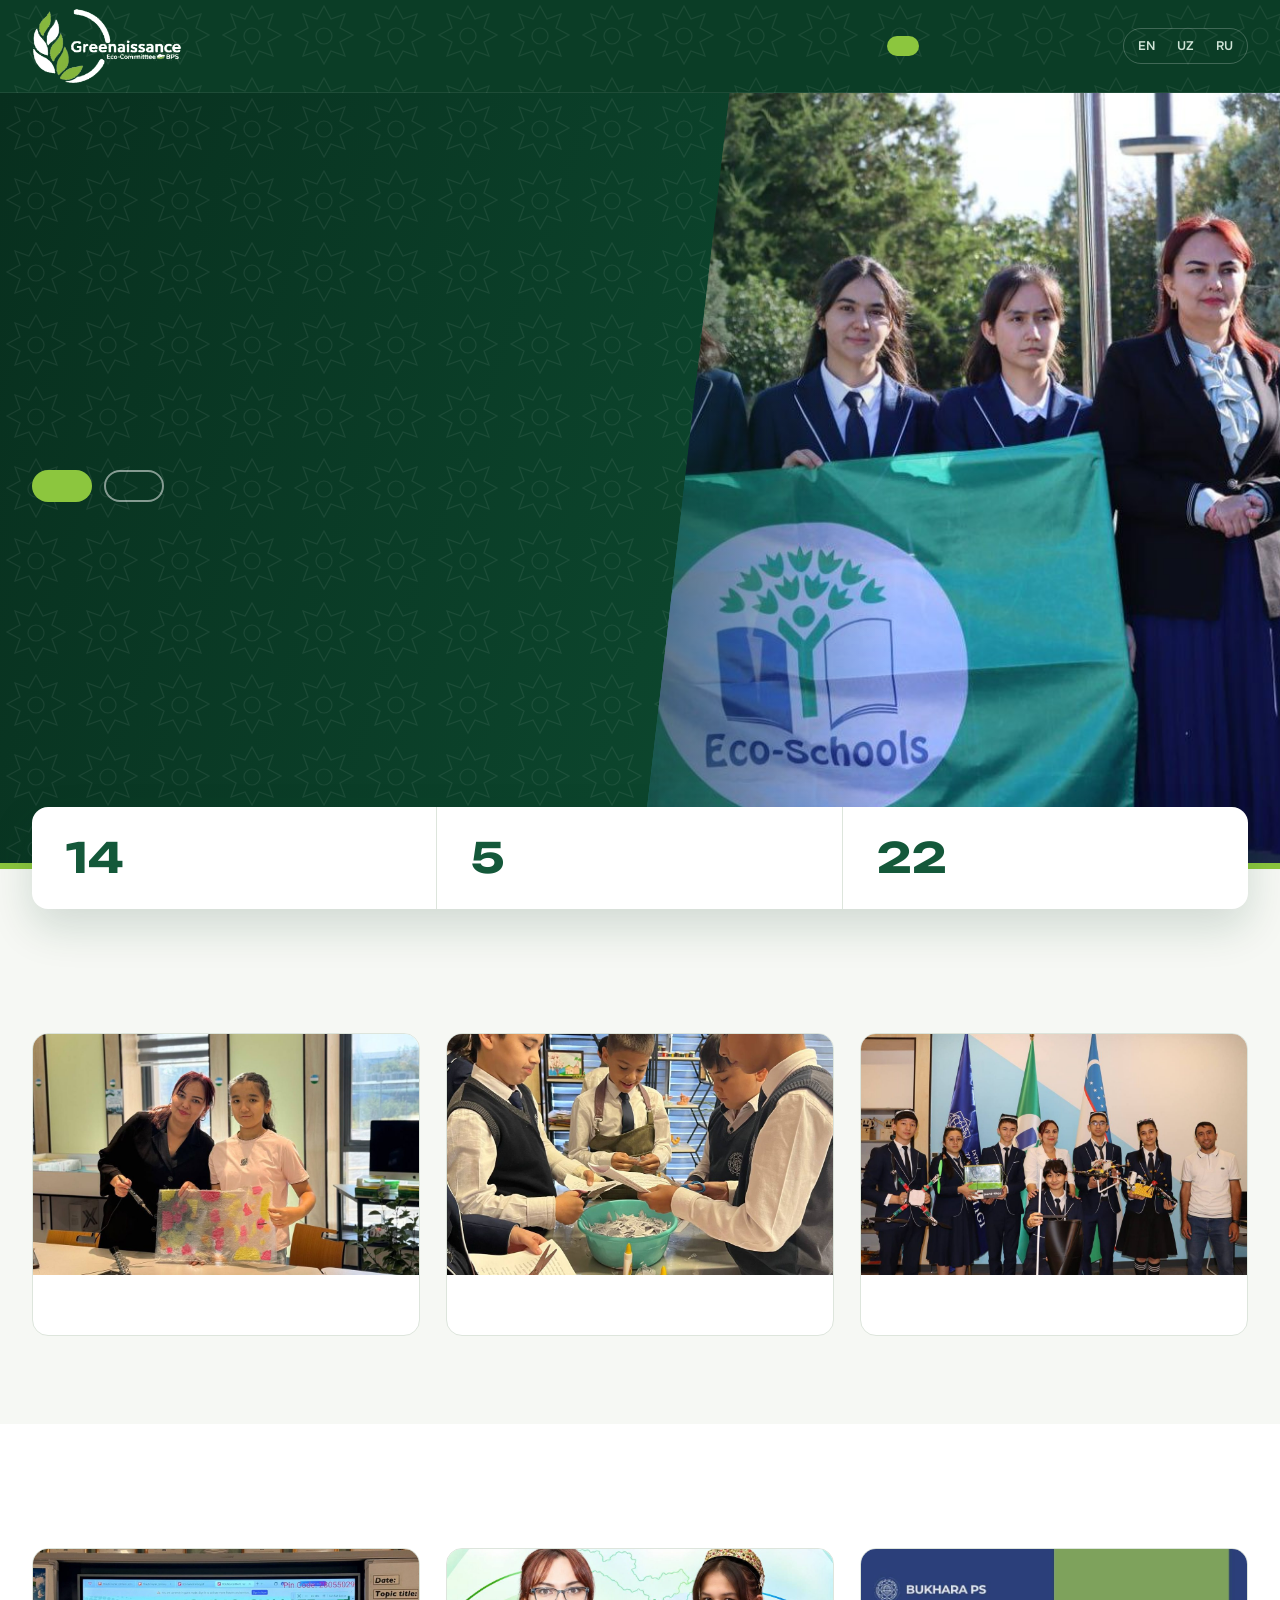
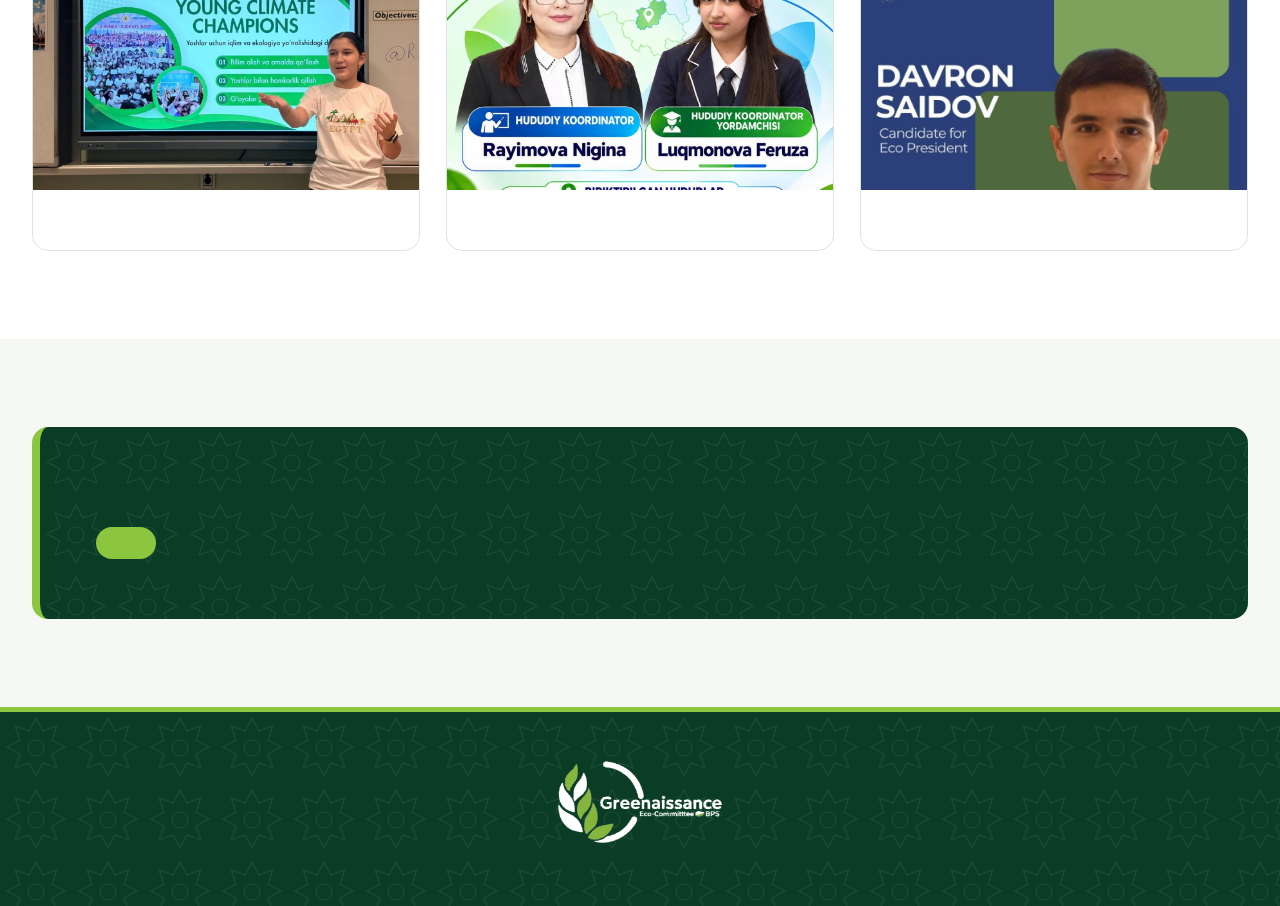
==== index.html @ c5c2ceb1 "Achievements: Green Innovations national final Co-Authored-By: Claude Sonnet 5.5 <noreply@anthropic." ====
<!DOCTYPE html>
<html lang="en">
<head>
  <meta charset="UTF-8">
  <meta name="viewport" content="width=device-width, initial-scale=1">
  <title>Greenaissance | Eco Committee</title>
  <meta name="description" content="School Eco Committee: recycling, school garden, saving energy and clean-up days.">
  <link rel="icon" href="favicon.png">
  <link rel="stylesheet" href="style.css?v=">
</head>
<body data-title="nav_home">
  <header class="site-header" id="site-header"></header>

  <main>
    <section class="hero">
      <div class="container">
        <div class="hero-text">
          <span class="badge-school" data-i18n="school_name"></span>
          <h1 data-i18n="hero_title"></h1>
          <p data-i18n="hero_text"></p>
          <div class="hero-buttons">
            <a class="btn btn-primary" href="team" data-i18n="nav_team"></a>
            <a class="btn btn-outline" href="contact" data-i18n="btn_join"></a>
          </div>
        </div>
      </div>
      <div class="hero-photo" aria-hidden="true"><img src="img/n05-2.jpg" alt=""></div>
    </section>

    <div class="facts">
      <div class="container">
        <a class="fact" href="team"><b>14</b><span data-i18n="nav_team"></span></a>
        <a class="fact" href="projects"><b>5</b><span data-i18n="nav_projects"></span></a>
        <a class="fact" href="news"><b>22</b><span data-i18n="nav_news"></span></a>
      </div>
    </div>

    <section>
      <div class="container">
        <div class="head"><h2 class="section-title" data-i18n="nav_projects"></h2></div>
        <div class="grid grid-3">
          <a class="tease" href="projects"><img src="img/pr5-1.jpg" alt="" loading="lazy"><div><small data-i18n="pr5_tag"></small><h3 data-i18n="pr5_title"></h3></div></a>
          <a class="tease" href="projects"><img src="img/pr2-1.jpg" alt="" loading="lazy"><div><small data-i18n="pr2_tag"></small><h3 data-i18n="pr2_title"></h3></div></a>
          <a class="tease" href="projects"><img src="img/pr3-1.jpg" alt="" loading="lazy"><div><small data-i18n="pr3_tag"></small><h3 data-i18n="pr3_title"></h3></div></a>
        </div>
      </div>
    </section>

    <section class="alt">
      <div class="container">
        <div class="head"><h2 class="section-title" data-i18n="nav_news"></h2></div>
        <div class="grid grid-3">
          <a class="tease" href="news"><img src="img/n21-1.jpg" alt="" loading="lazy"><div><small data-i18n="p21_date"></small><h3 data-i18n="p21_title"></h3></div></a>
          <a class="tease" href="news"><img src="img/n20-1.jpg" alt="" loading="lazy"><div><small data-i18n="p20_date"></small><h3 data-i18n="p20_title"></h3></div></a>
          <a class="tease" href="news"><img src="img/n19-1.jpg" alt="" loading="lazy" style="object-position:top"><div><small data-i18n="p19_date"></small><h3 data-i18n="p19_title"></h3></div></a>
        </div>
      </div>
    </section>

    <section>
      <div class="container">
        <div class="cta">
          <h2 data-i18n="cta_title"></h2>
          <p data-i18n="cta_text"></p>
          <a class="btn btn-green" href="contact" data-i18n="btn_join"></a>
        </div>
      </div>
    </section>
  </main>

  <footer class="site-footer" id="site-footer"></footer>
  <script src="translations.js?v="></script>
  <script src="main.js?v="></script>
</body>
</html>
---- style.css ----
/* Greenaissance — forest and lime, taken from the logo */
@import url('https://fonts.googleapis.com/css2?family=Onest:wght@400;500;600;700&family=Unbounded:wght@500;600;700&display=swap');
:root{
  --ink:#0b3d26; --ink-2:#14583a; --leaf:#3f8f4f; --lime:#8cc63e; --lime-2:#a2d95a;
  --soft:#edf4e6; --chalk:#f6f8f4; --paper:#fff; --text:#18261f; --muted:#586960; --line:#dde5dc;
  --r:16px; --r-s:10px;
  --font:'Onest',system-ui,-apple-system,'Segoe UI',Roboto,sans-serif;
  --display:'Unbounded','Onest',system-ui,sans-serif;
  --star:url("data:image/svg+xml,%3Csvg xmlns='http://www.w3.org/2000/svg' width='72' height='72' viewBox='0 0 72 72'%3E%3Cg fill='none' stroke='%23ffffff' stroke-opacity='.07' stroke-width='1.2'%3E%3Cpath d='M36 6l7 13 14-5-5 14 13 7-13 7 5 14-14-5-7 13-7-13-14 5 5-14-13-7 13-7-5-14 14 5z'/%3E%3Ccircle cx='36' cy='36' r='8'/%3E%3C/g%3E%3C/svg%3E");
}
*{box-sizing:border-box}
html{scroll-behavior:smooth}
body{margin:0;font-family:var(--font);color:var(--text);background:var(--chalk);line-height:1.65;font-size:17px;-webkit-font-smoothing:antialiased}
img{max-width:100%;display:block}
a{color:var(--ink-2);text-underline-offset:3px}
:focus-visible{outline:3px solid var(--lime);outline-offset:3px;border-radius:6px}
.container{width:min(1280px,100% - 64px);margin-inline:auto}
.hidden{display:none!important}

/* ---------- Header (dark, seamless with hero) ---------- */
.site-header{position:sticky;top:0;z-index:50;background:var(--ink);background-image:var(--star);border-bottom:1px solid rgba(255,255,255,.08)}
.header-inner{display:flex;align-items:center;gap:24px;min-height:92px}
.brand{display:flex;align-items:center;flex-shrink:0}
.brand img{height:76px;width:auto}
.nav{display:flex;gap:4px;margin-left:auto}
.nav a{color:#cfe3d6;text-decoration:none;padding:10px 16px;border-radius:999px;font-weight:500;font-size:.97rem;transition:background .2s,color .2s}
.nav a:hover{background:rgba(255,255,255,.1);color:#fff}
.nav a.active{background:var(--lime);color:var(--ink);font-weight:600}
.header-right{display:flex;align-items:center;gap:10px}
.lang-switch{display:flex;border:1px solid rgba(255,255,255,.22);border-radius:999px;padding:3px}
.lang-switch button{border:0;background:transparent;color:#cfe3d6;font:600 .78rem var(--font);padding:6px 11px;border-radius:999px;cursor:pointer}
.lang-switch button.active{background:#fff;color:var(--ink)}
.menu-toggle{display:none;background:rgba(255,255,255,.12);border:0;color:#fff;font-size:1.3rem;width:44px;height:44px;border-radius:12px;cursor:pointer}

/* ---------- Buttons ---------- */
.btn{display:inline-block;text-decoration:none;font:600 1rem var(--font);padding:14px 28px;border-radius:999px;border:2px solid transparent;cursor:pointer;transition:transform .15s,background .2s,color .2s}
.btn:hover{transform:translateY(-2px)}
.btn-primary,.btn-green{background:var(--lime);color:var(--ink)}
.btn-primary:hover,.btn-green:hover{background:var(--lime-2);color:var(--ink)}
.btn-outline{border-color:rgba(255,255,255,.5);color:#fff}
.btn-outline:hover{background:#fff;color:var(--ink)}

/* ---------- Hero: text left, photo bleeding off the right edge ---------- */
.hero{position:relative;background:linear-gradient(110deg,#082f1e,#0d4a30 70%);background-image:var(--star),linear-gradient(110deg,#082f1e,#0d4a30 70%);color:#fff;overflow:hidden}
.hero .container{display:grid;grid-template-columns:minmax(0,1fr) minmax(0,1fr);align-items:center;min-height:600px;padding-block:56px 110px}
.hero-text{position:relative;z-index:2;max-width:600px}
.badge-school{display:inline-block;color:var(--lime);font-weight:600;font-size:.95rem;margin-bottom:20px;padding-left:14px;border-left:4px solid var(--lime)}
.hero h1{font-family:var(--display);font-weight:700;font-size:clamp(2.2rem,4.4vw,3.9rem);line-height:1.1;margin:0 0 24px;letter-spacing:-.8px}
.hero p{font-size:1.2rem;color:#c5dccf;margin:0 0 34px;max-width:50ch}
.hero-buttons{display:flex;gap:12px;flex-wrap:wrap}
.hero-photo{position:absolute;top:0;bottom:0;right:0;width:50%;clip-path:polygon(14% 0,100% 0,100% 100%,0 100%)}
.hero-photo img{width:100%;height:100%;object-fit:cover;object-position:center 45%}
.hero-photo::after{content:"";position:absolute;inset:0;background:linear-gradient(90deg,rgba(8,47,30,.55),transparent 40%)}
.hero::after{content:"";position:absolute;left:0;right:0;bottom:0;height:6px;background:var(--lime)}

/* ---------- Numbers bar floating on the hero edge ---------- */
.facts{position:relative;z-index:3;margin-top:-62px}
.facts .container{display:grid;grid-template-columns:repeat(3,1fr);background:#fff;border-radius:var(--r);box-shadow:0 18px 44px rgba(11,61,38,.16);overflow:hidden}
.fact{padding:30px 34px;display:flex;align-items:center;gap:18px;border-right:1px solid var(--line);text-decoration:none;color:var(--ink);transition:background .2s}
.fact:last-child{border-right:0}
.fact:hover{background:var(--soft);color:var(--ink)}
.fact b{font-family:var(--display);font-size:2.6rem;line-height:1;color:var(--ink-2)}
.fact span{font-weight:600;color:var(--muted)}

/* ---------- Sections ---------- */
section{padding:88px 0}
.head{display:flex;align-items:end;justify-content:space-between;gap:20px;margin-bottom:36px}
.section-title{font-family:var(--display);font-weight:600;font-size:clamp(1.6rem,3vw,2.3rem);line-height:1.2;margin:0;color:var(--ink);letter-spacing:-.4px}
.more{font-weight:600;text-decoration:none;color:var(--ink-2);padding:10px 20px;border:2px solid var(--line);border-radius:999px;white-space:nowrap}
.more:hover{border-color:var(--ink);background:var(--ink);color:#fff}

.grid{display:grid;gap:26px}
.grid-3{grid-template-columns:repeat(3,1fr)}
.grid-2{grid-template-columns:repeat(2,1fr)}
.grid-team{grid-template-columns:repeat(auto-fill,minmax(240px,1fr))}

/* ---------- Teaser cards on home ---------- */
.tease{display:flex;flex-direction:column;background:#fff;border:1px solid var(--line);border-radius:var(--r);overflow:hidden;text-decoration:none;color:var(--text);transition:transform .25s,box-shadow .25s}
.tease:hover{transform:translateY(-5px);box-shadow:0 18px 36px rgba(11,61,38,.14);color:var(--text)}
.tease img{width:100%;aspect-ratio:16/10;object-fit:cover}
.tease div{padding:24px 26px 28px}
.tease small{display:block;color:var(--muted);font-weight:500;margin-bottom:8px;font-size:.88rem}
.tease h3{font-family:var(--display);font-weight:600;font-size:1.08rem;line-height:1.35;margin:0;color:var(--ink)}
.alt{background:#fff}

/* ---------- CTA ---------- */
.cta{background:var(--ink);background-image:var(--star);color:#fff;border-radius:var(--r);padding:60px 56px;display:flex;flex-direction:column;align-items:flex-start;gap:6px;border-left:8px solid var(--lime)}
.cta h2{font-family:var(--display);font-weight:600;font-size:clamp(1.5rem,3vw,2.2rem);margin:0 0 6px;line-height:1.2;max-width:24ch}
.cta p{color:#c5dccf;max-width:56ch;margin:0 0 22px}

/* ---------- Inner page title ---------- */
.page-title{background:var(--ink);background-image:var(--star);color:#fff;padding:54px 0 64px;border-bottom:5px solid var(--lime)}
.page-title h1{font-family:var(--display);font-weight:700;font-size:clamp(1.8rem,3.6vw,2.8rem);margin:0 0 12px;letter-spacing:-.5px;line-height:1.15}
.page-title p{color:#c5dccf;margin:0;max-width:64ch;font-size:1.08rem}
.page-title+section{padding-top:56px}

/* ---------- Cards ---------- */
.card{background:var(--paper);border:1px solid var(--line);border-radius:var(--r);padding:32px}
.card h3{font-family:var(--display);font-weight:600;font-size:1.08rem;line-height:1.3;margin:0 0 10px;color:var(--ink)}
.card p{margin:0 0 10px;color:var(--muted)}
.card p:last-child{margin-bottom:0}

/* ---------- Team ---------- */
.member{text-align:center;padding:0 0 24px;overflow:hidden;transition:transform .2s,box-shadow .2s}
.member:hover{transform:translateY(-4px);box-shadow:0 16px 32px rgba(11,61,38,.13)}
.avatar{aspect-ratio:1;background:var(--soft);margin-bottom:18px;overflow:hidden}
.avatar img{width:100%;height:100%;object-fit:cover}
.member h3{padding:0 16px;font-size:1rem}
.member .role{display:inline-block;margin:3px 14px 0;padding:4px 12px;border-radius:999px;background:var(--soft);color:var(--ink-2);font-size:.84rem;font-weight:600}
.team-note{color:var(--muted);margin-top:28px}

/* ---------- News / projects ---------- */
.news-item{padding:32px}
body[data-title="nav_news"] main>section>.container.grid,body[data-title="nav_projects"] main>section>.container.grid,body[data-title="nav_awards"] main>section>.container.grid{grid-template-columns:repeat(2,minmax(0,1fr));align-items:start;gap:28px}
.news-meta{display:flex;align-items:center;gap:12px;margin-bottom:12px;color:var(--muted);font-size:.9rem;font-weight:500}
.tag{display:inline-block;background:var(--soft);color:var(--ink-2);padding:4px 12px;border-radius:999px;font-size:.8rem;font-weight:600}
.tag-event{background:#e7f3cf;color:#3d5a12}
.news-item h3{font-size:1.25rem}
.news-item p a{font-weight:600}
.gallery{display:grid;grid-template-columns:repeat(auto-fill,minmax(170px,1fr));gap:8px;margin:16px 0 10px}
.gallery a{display:block;aspect-ratio:4/3;overflow:hidden;border-radius:var(--r-s);background:var(--soft)}
.gallery img{width:100%;height:100%;object-fit:cover;transition:transform .35s}
.gallery a:hover img{transform:scale(1.06)}
.gallery.docs{grid-template-columns:repeat(auto-fill,minmax(140px,1fr))}
.gallery.docs a{aspect-ratio:3/4}
.gallery.docs img{object-position:top}
.gallery.sq a{aspect-ratio:1}
.project{border-top:5px solid var(--lime);padding:34px 36px}
.project h3{font-size:1.4rem}
.project h4{font-family:var(--display);font-weight:600;font-size:.95rem;color:var(--ink-2);margin:22px 0 8px}
.pr-list{margin:0 0 6px 20px;color:var(--muted)}
.pr-list li{margin-bottom:4px}
.pr-focus{background:var(--soft);border-radius:var(--r-s);padding:12px 16px;color:var(--ink-2)!important}

/* ---------- Contact ---------- */
.contact-list{list-style:none;margin:0;padding:0;display:grid;gap:18px}
.contact-list li{display:flex;gap:16px;align-items:center}
.ci{width:48px;height:48px;border-radius:14px;background:var(--soft);display:grid;place-items:center;font-size:1.3rem}
.contact-list strong{display:block;font-size:.85rem;color:var(--muted);font-weight:500}
.contact-soon{color:var(--muted)}
form label{display:block;font-weight:600;margin:14px 0 6px;font-size:.92rem}
form input,form textarea{width:100%;font:inherit;padding:12px 14px;border:1.5px solid var(--line);border-radius:12px;background:var(--chalk)}
form input:focus,form textarea:focus{outline:3px solid var(--lime);border-color:var(--ink-2)}
.form-note{font-size:.85rem;color:var(--muted)}

/* ---------- Footer ---------- */
.site-footer{background:var(--ink);background-image:var(--star);color:#b4d3c0;padding:48px 0;text-align:center;font-size:.92rem;border-top:5px solid var(--lime)}
.site-footer img{height:84px;width:auto;margin:0 auto 14px}
.site-footer p{margin:0}

/* ---------- Responsive ---------- */
/*c*/body{min-height:100vh;display:flex;flex-direction:column}
main{flex:1}
.contact-list{gap:22px;margin-bottom:26px}
.contact-list li{align-items:flex-start}
.contact-list div{display:flex;flex-direction:column}
.contact-list a,.contact-list span[data-i18n]{font-weight:600;color:var(--ink)}
.contact-photo{border-radius:var(--r);overflow:hidden;min-height:320px;box-shadow:0 14px 34px rgba(11,61,38,.14)}
.contact-photo img{width:100%;height:100%;object-fit:cover}
.contact-soon{background:var(--soft);border-radius:var(--r-s);padding:12px 16px;color:var(--ink-2)}
@media (max-width:960px){
  .menu-toggle{display:block}
  .header-inner{flex-wrap:wrap;gap:8px;min-height:76px}
  .brand img{height:60px}
  .header-right{margin-left:auto}
  .nav{display:none;flex-direction:column;width:100%;order:3;margin:0 0 12px;padding-top:6px;border-top:1px solid rgba(255,255,255,.14)}
  .nav.open{display:flex}
  .container{width:min(1280px,100% - 36px)}
  .hero .container{grid-template-columns:1fr;min-height:0;padding-block:40px 120px}
  .hero-photo{position:relative;width:100%;height:240px;order:-1;clip-path:none}
  .hero{display:flex;flex-direction:column}
  .hero-photo{width:100%}
  .facts .container{grid-template-columns:1fr}
  .fact{border-right:0;border-bottom:1px solid var(--line);padding:18px 24px}
  .fact:last-child{border-bottom:0}
  .grid-3,.grid-2{grid-template-columns:1fr}
  body[data-title="nav_news"] main>section>.container.grid,body[data-title="nav_projects"] main>section>.container.grid{grid-template-columns:1fr}
  section{padding:56px 0}
  .head{flex-direction:column;align-items:start}
}
@media (max-width:520px){
  body{font-size:16px}
  .card,.news-item,.project{padding:22px}
  .cta{padding:38px 26px}
}
@media (prefers-reduced-motion:reduce){*{transition:none!important;scroll-behavior:auto!important}}

.channels{display:grid;grid-template-columns:repeat(auto-fit,minmax(240px,1fr));gap:20px;margin-bottom:28px}
.channel{display:flex;flex-direction:column;gap:2px;background:var(--ink);background-image:var(--star);color:#fff;border-radius:var(--r);padding:28px;text-decoration:none;border-bottom:5px solid var(--lime);transition:transform .2s,box-shadow .2s}
.channel:hover{transform:translateY(-4px);box-shadow:0 16px 32px rgba(11,61,38,.2);color:#fff}
.channel .ch-ico{width:48px;height:48px;border-radius:14px;background:rgba(255,255,255,.12);display:grid;place-items:center;font-size:1.4rem;margin-bottom:14px}
.channel strong{font-family:var(--display);font-weight:600;font-size:1.05rem}
.channel small{color:#b9d6c4;font-size:.95rem}
.contact-main{display:grid;grid-template-columns:1.2fr 1fr;gap:26px;align-items:stretch}
.map-card{background:#fff;border:1px solid var(--line);border-radius:var(--r);overflow:hidden;display:flex;flex-direction:column;min-height:420px}
.map-card iframe{border:0;width:100%;flex:1;min-height:320px}
.map-info{padding:20px 24px;display:flex;flex-direction:column;gap:2px}
.map-info a{font-weight:600;margin-top:6px}
#contact-form-card h3{font-size:1.3rem;margin-bottom:6px}
@media (max-width:960px){.contact-main{grid-template-columns:1fr}}
.contact-main:has(#contact-form-card.hidden){grid-template-columns:1fr}
.contact-main:has(#contact-form-card.hidden) .map-card{min-height:460px}

.channel .ch-ico svg{width:28px;height:28px}
.channel .brand-tg{background:#229ed9}
.channel .brand-ig{background:radial-gradient(circle at 30% 107%,#fdf497 0%,#fdf497 5%,#fd5949 45%,#d6249f 60%,#285aeb 90%)}
.award-card h3{font-size:1.35rem}
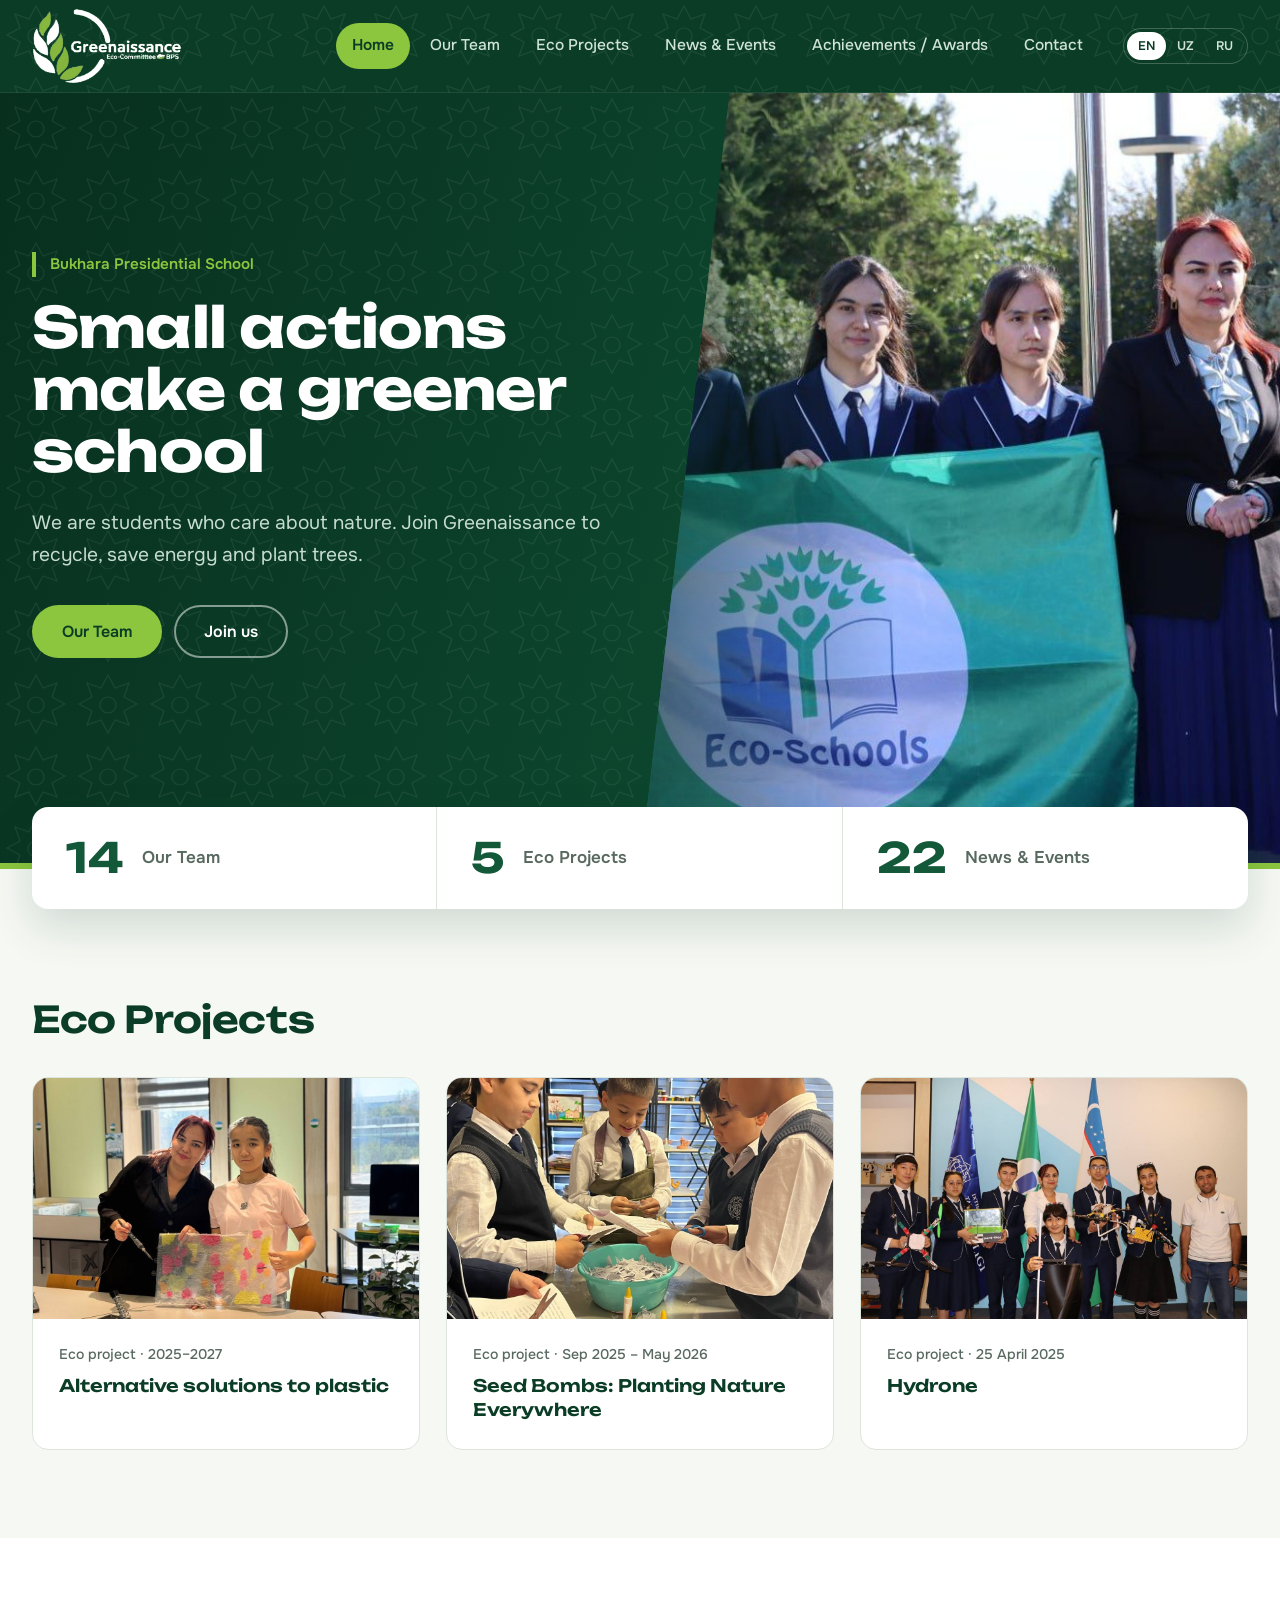
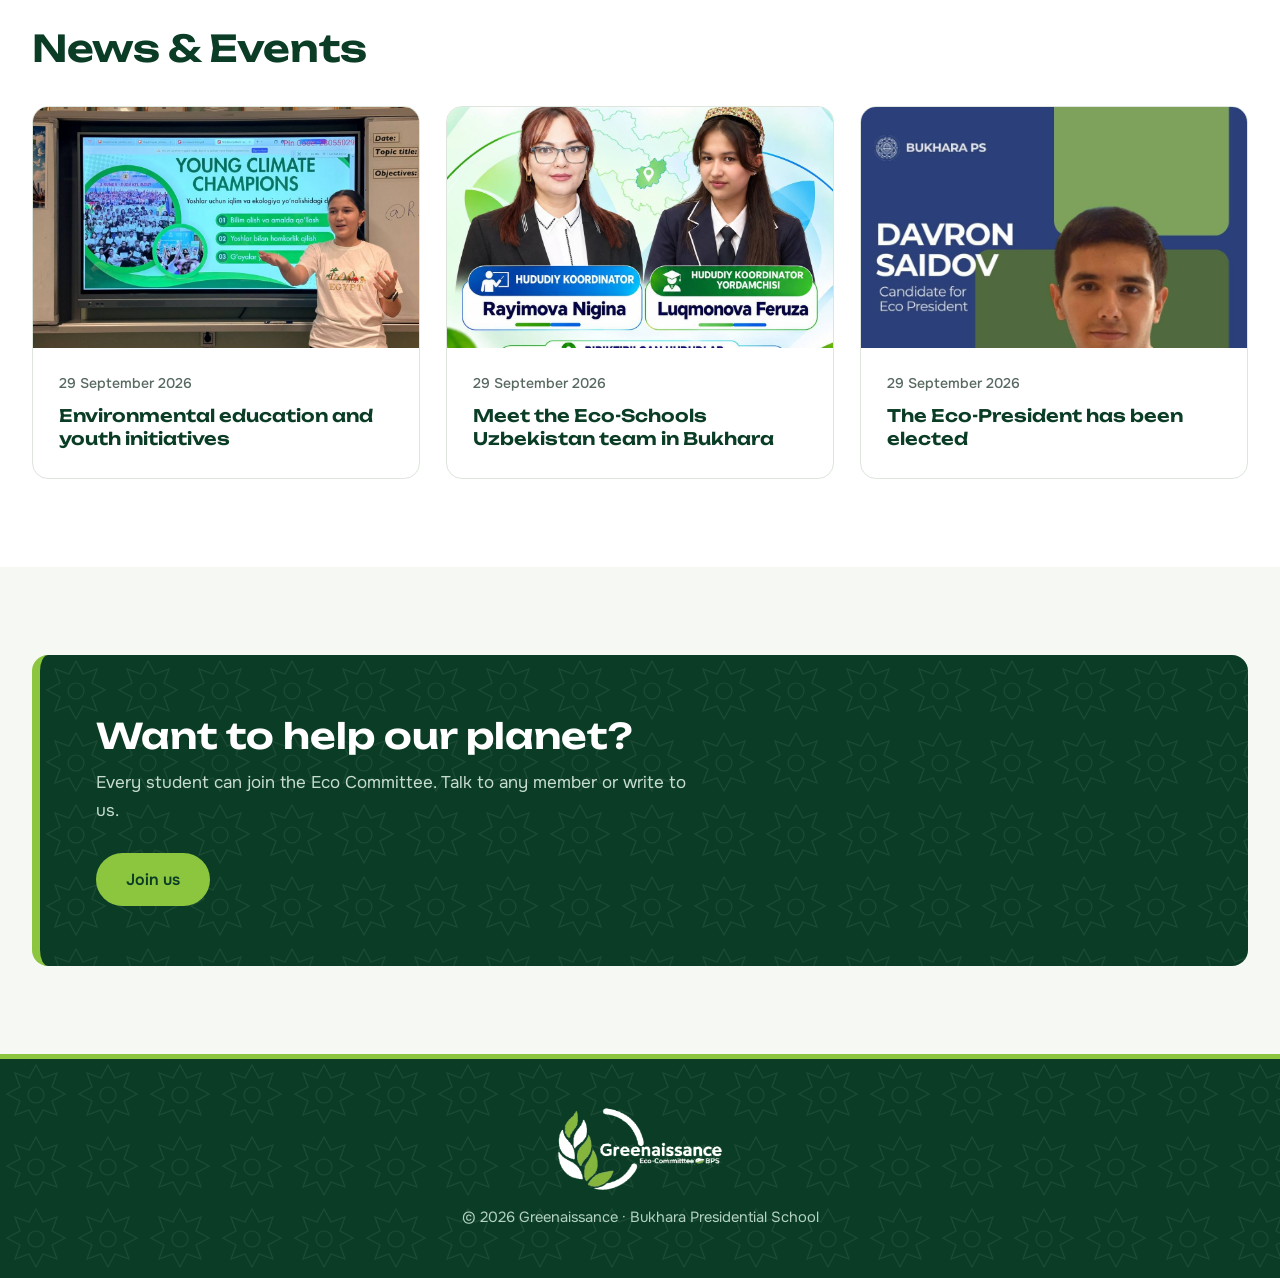
==== commit ada88f03: "Bump cache version Co-Authored-By: Claude Sonnet 5.5 <noreply@anthropic.com> Claude-Session: https:/" ====
--- a/index.html
+++ b/index.html
@@ -6,7 +6,7 @@
   <title>Greenaissance | Eco Committee</title>
   <meta name="description" content="School Eco Committee: recycling, school garden, saving energy and clean-up days.">
   <link rel="icon" href="favicon.png">
-  <link rel="stylesheet" href="style.css?v=">
+  <link rel="stylesheet" href="style.css?v=1792942694">
 </head>
 <body data-title="nav_home">
   <header class="site-header" id="site-header"></header>
@@ -69,7 +69,7 @@
   </main>
 
   <footer class="site-footer" id="site-footer"></footer>
-  <script src="translations.js?v="></script>
-  <script src="main.js?v="></script>
+  <script src="translations.js?v=1792942694"></script>
+  <script src="main.js?v=1792942694"></script>
 </body>
 </html>
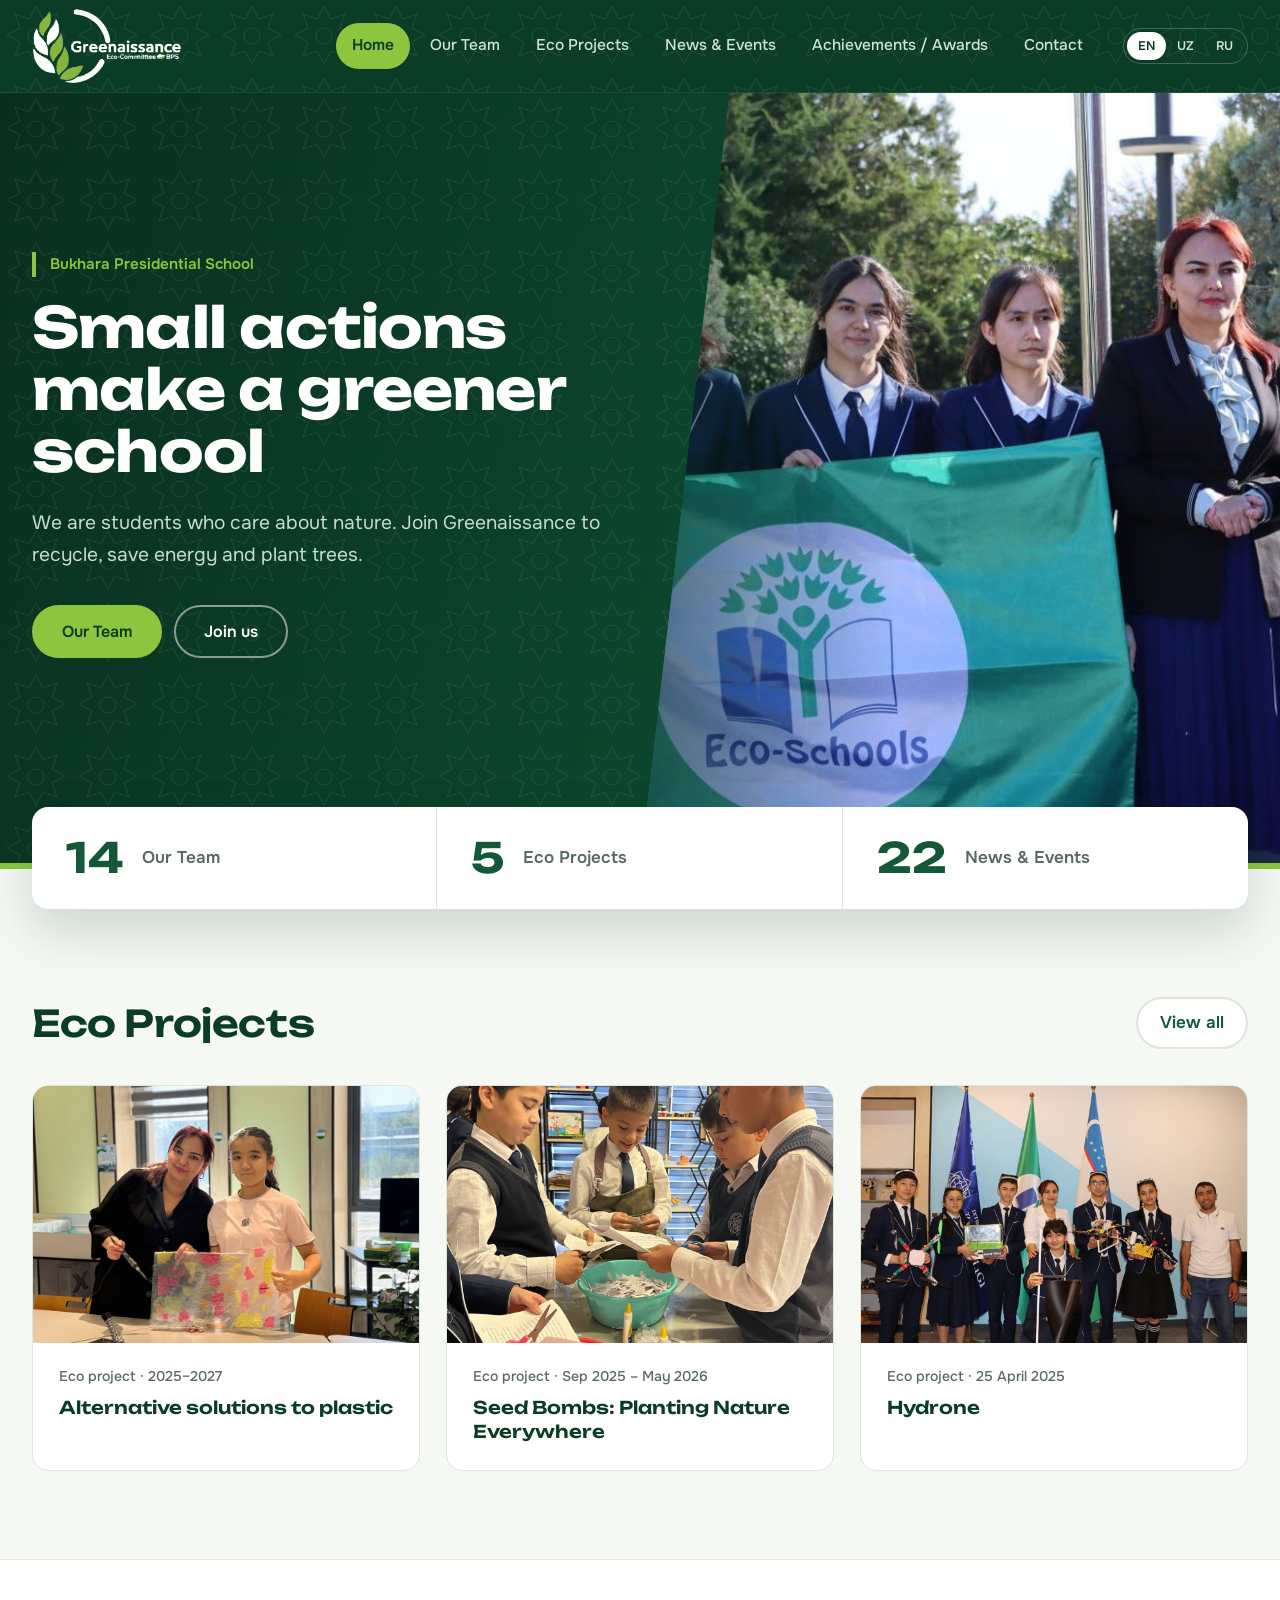
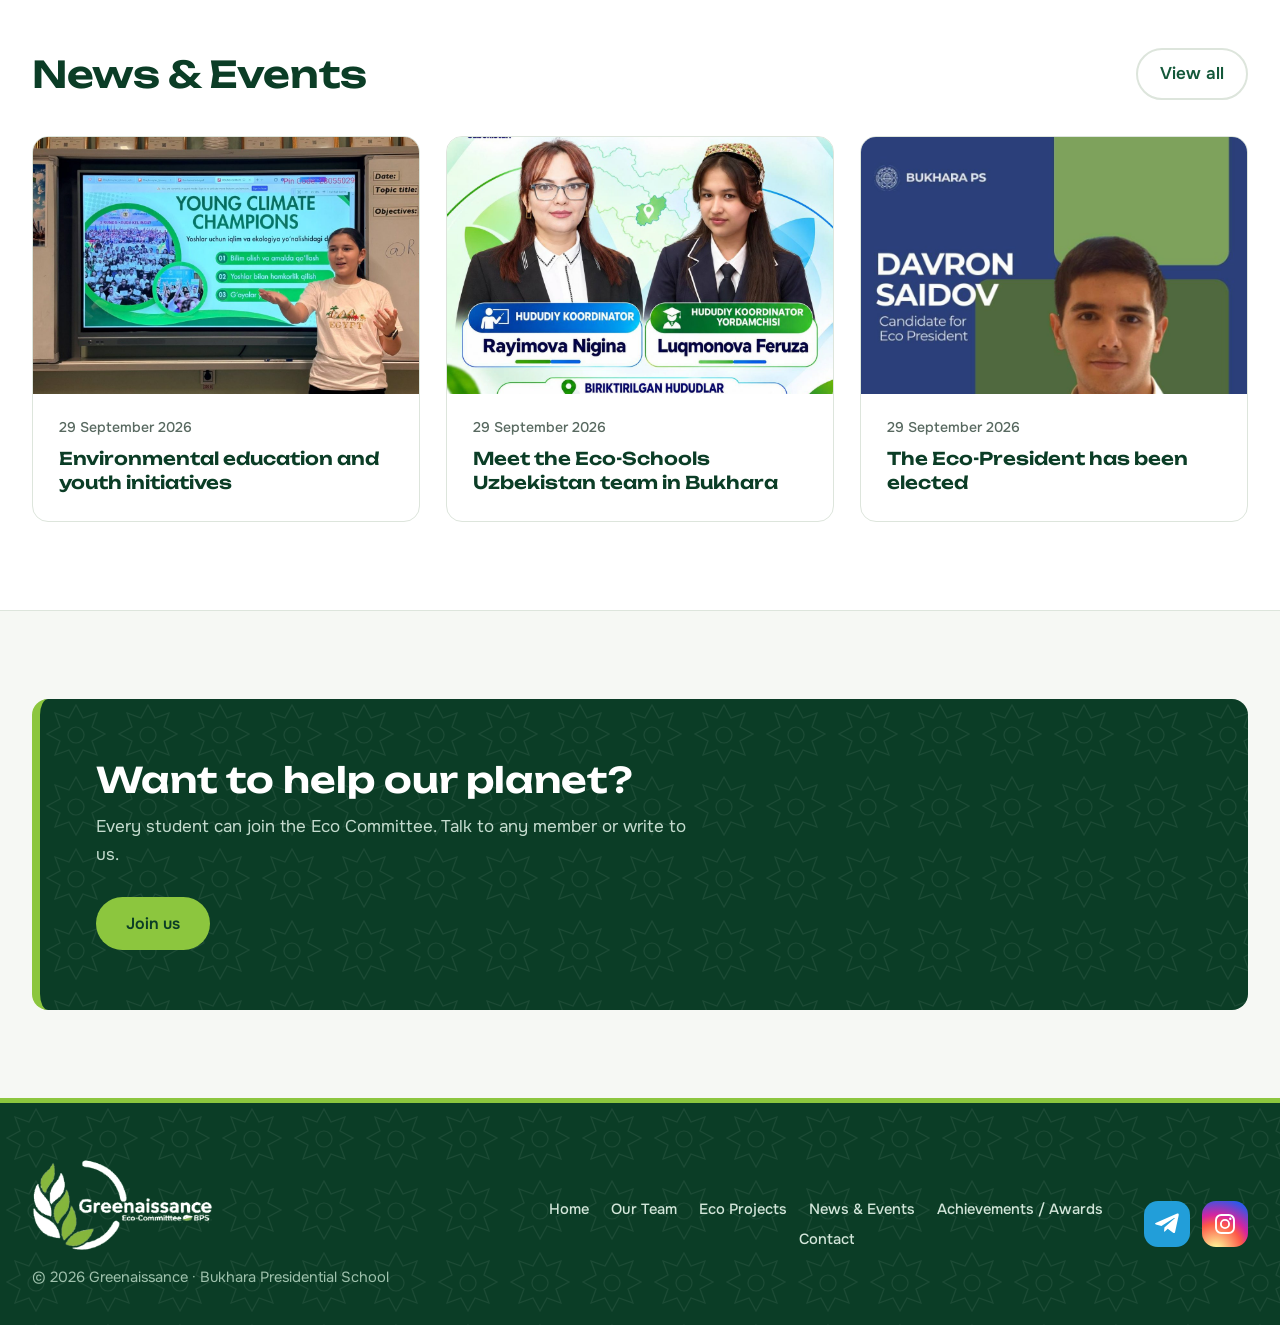
==== commit f17204c2: "Design polish: masonry columns, richer footer, view-all links, page title accent Co-Authored-By: Cla" ====
--- a/index.html
+++ b/index.html
@@ -6,7 +6,7 @@
   <title>Greenaissance | Eco Committee</title>
   <meta name="description" content="School Eco Committee: recycling, school garden, saving energy and clean-up days.">
   <link rel="icon" href="favicon.png">
-  <link rel="stylesheet" href="style.css?v=1792942694">
+  <link rel="stylesheet" href="style.css?v=1792943227">
 </head>
 <body data-title="nav_home">
   <header class="site-header" id="site-header"></header>
@@ -37,7 +37,7 @@
 
     <section>
       <div class="container">
-        <div class="head"><h2 class="section-title" data-i18n="nav_projects"></h2></div>
+        <div class="head"><h2 class="section-title" data-i18n="nav_projects"></h2><a class="more" href="projects" data-i18n="see_all"></a></div>
         <div class="grid grid-3">
           <a class="tease" href="projects"><img src="img/pr5-1.jpg" alt="" loading="lazy"><div><small data-i18n="pr5_tag"></small><h3 data-i18n="pr5_title"></h3></div></a>
           <a class="tease" href="projects"><img src="img/pr2-1.jpg" alt="" loading="lazy"><div><small data-i18n="pr2_tag"></small><h3 data-i18n="pr2_title"></h3></div></a>
@@ -48,7 +48,7 @@
 
     <section class="alt">
       <div class="container">
-        <div class="head"><h2 class="section-title" data-i18n="nav_news"></h2></div>
+        <div class="head"><h2 class="section-title" data-i18n="nav_news"></h2><a class="more" href="news" data-i18n="see_all"></a></div>
         <div class="grid grid-3">
           <a class="tease" href="news"><img src="img/n21-1.jpg" alt="" loading="lazy"><div><small data-i18n="p21_date"></small><h3 data-i18n="p21_title"></h3></div></a>
           <a class="tease" href="news"><img src="img/n20-1.jpg" alt="" loading="lazy"><div><small data-i18n="p20_date"></small><h3 data-i18n="p20_title"></h3></div></a>
@@ -69,7 +69,7 @@
   </main>
 
   <footer class="site-footer" id="site-footer"></footer>
-  <script src="translations.js?v=1792942694"></script>
-  <script src="main.js?v=1792942694"></script>
+  <script src="translations.js?v=1792943227"></script>
+  <script src="main.js?v=1792943227"></script>
 </body>
 </html>
--- a/style.css
+++ b/style.css
@@ -205,3 +205,40 @@
 .channel .brand-tg{background:#229ed9}
 .channel .brand-ig{background:radial-gradient(circle at 30% 107%,#fdf497 0%,#fdf497 5%,#fd5949 45%,#d6249f 60%,#285aeb 90%)}
 .award-card h3{font-size:1.35rem}
+
+/* ---------- v5 polish ---------- */
+body[data-title="nav_news"] main>section>.container.grid,body[data-title="nav_projects"] main>section>.container.grid,body[data-title="nav_awards"] main>section>.container.grid{display:block;column-count:2;column-gap:28px}
+body[data-title="nav_news"] .container.grid>.card,body[data-title="nav_projects"] .container.grid>.card,body[data-title="nav_awards"] .container.grid>.card{break-inside:avoid;margin:0 0 28px;display:inline-block;width:100%}
+.news-item,.project,.award-card{transition:transform .25s,box-shadow .25s,border-color .25s}
+.news-item:hover,.project:hover,.award-card:hover{box-shadow:0 18px 36px rgba(11,61,38,.12);border-color:#c9d9c4}
+.page-title h1{position:relative;padding-left:22px}
+.page-title h1::before{content:"";position:absolute;left:0;top:.14em;bottom:.14em;width:6px;border-radius:3px;background:var(--lime)}
+.page-title p{padding-left:22px}
+.head{align-items:center}
+.more{font-weight:600;text-decoration:none;color:var(--ink-2);padding:10px 22px;border:2px solid var(--line);border-radius:999px;white-space:nowrap;background:#fff;transition:all .2s}
+.more:hover{border-color:var(--ink);background:var(--ink);color:#fff}
+section.alt{background:#fff;border-block:1px solid var(--line)}
+.facts .container{box-shadow:0 22px 50px rgba(11,61,38,.18)}
+.tease img{aspect-ratio:3/2}
+.tease div{padding:22px 26px 26px}
+.tease h3{font-size:1.1rem}
+.site-footer{padding:56px 0 36px;text-align:left}
+.foot{display:grid;grid-template-columns:1.2fr 1.4fr auto;gap:40px;align-items:center}
+.foot-brand img{height:92px;margin:0 0 14px}
+.foot-brand p{color:#9fc2ad}
+.foot-links{display:flex;flex-wrap:wrap;gap:6px 22px;justify-content:center}
+.foot-links a{color:#d3e6da;text-decoration:none;font-weight:500}
+.foot-links a:hover{color:var(--lime)}
+.foot-soc{display:flex;gap:12px}
+.soc{width:46px;height:46px;border-radius:14px;display:grid;place-items:center;transition:transform .2s}
+.soc:hover{transform:translateY(-3px)}
+.soc svg{width:24px;height:24px}
+.soc-tg{background:#229ed9}
+.soc-ig{background:radial-gradient(circle at 30% 107%,#fdf497 0%,#fdf497 5%,#fd5949 45%,#d6249f 60%,#285aeb 90%)}
+@media (max-width:960px){
+  body[data-title="nav_news"] main>section>.container.grid,body[data-title="nav_projects"] main>section>.container.grid,body[data-title="nav_awards"] main>section>.container.grid{column-count:1}
+  .foot{grid-template-columns:1fr;text-align:center;gap:24px}
+  .foot-brand img{margin-inline:auto}
+  .foot-soc{justify-content:center}
+  .head{flex-direction:row;align-items:center}
+}
